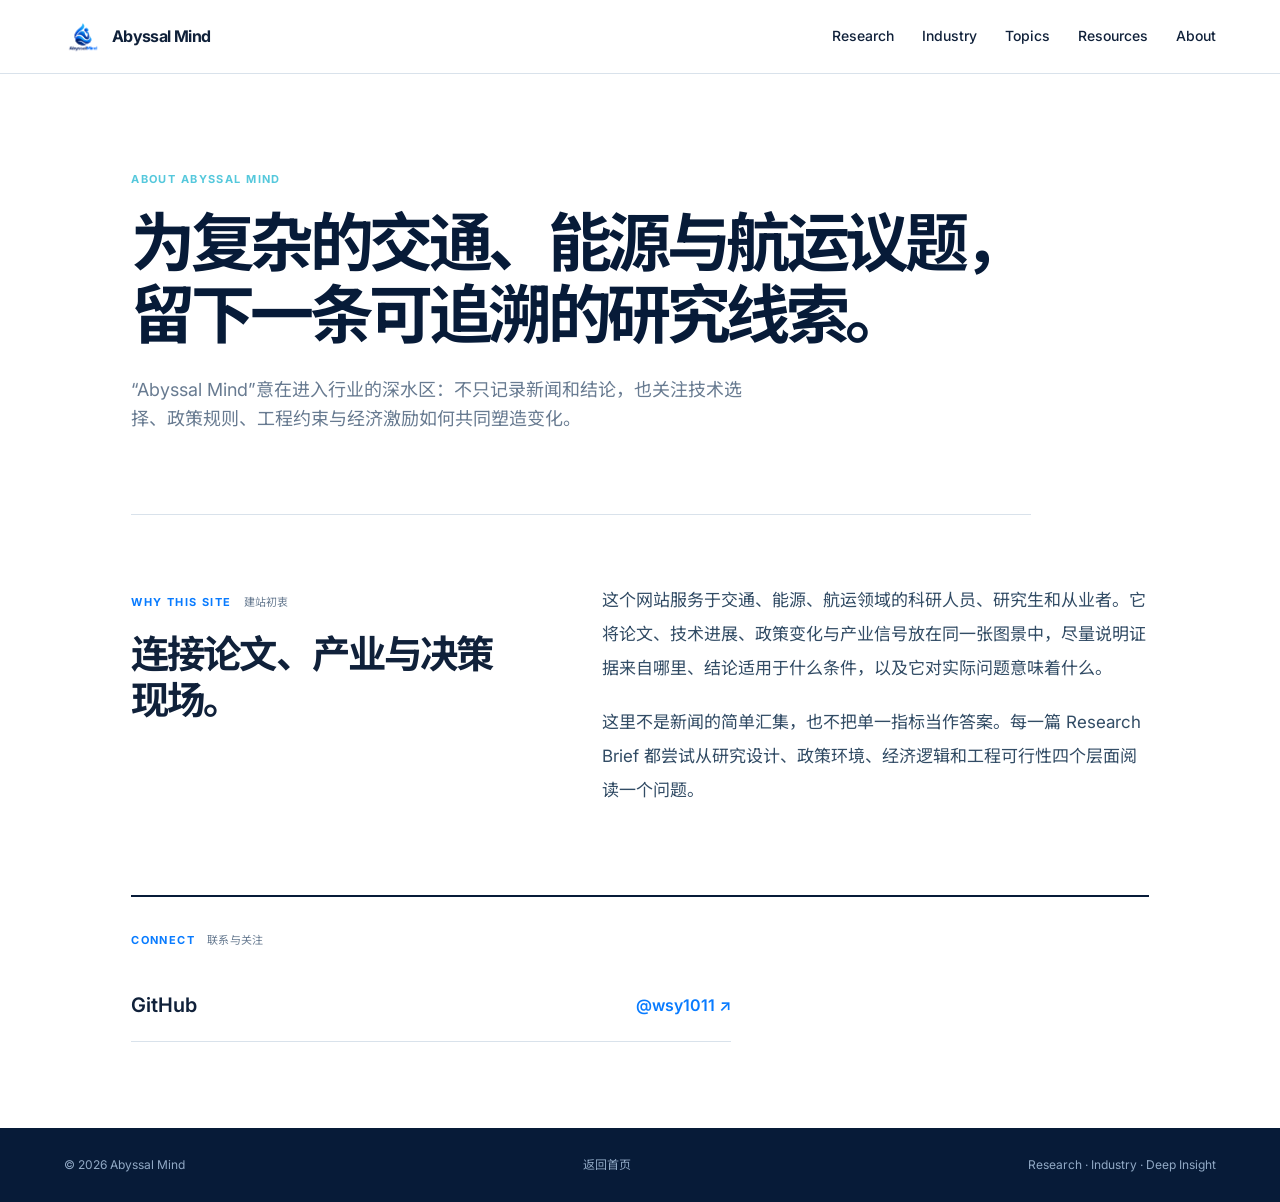
==== about.html @ 6925e5fa "feat: add about page and simplify homepage" ====
<!doctype html>
<html lang="zh-CN">
<head>
  <meta charset="utf-8" />
  <meta name="viewport" content="width=device-width, initial-scale=1" />
  <meta name="description" content="关于 Abyssal Mind：交通、能源与航运领域的研究解读平台。" />
  <title>关于 Abyssal Mind</title>
  <link rel="preconnect" href="https://fonts.googleapis.com" />
  <link rel="preconnect" href="https://fonts.gstatic.com" crossorigin />
  <link href="https://fonts.googleapis.com/css2?family=Inter:wght@400;500;600;700&family=Noto+Sans+SC:wght@400;500;600;700&display=swap" rel="stylesheet" />
  <link rel="stylesheet" href="styles.css" />
  <link rel="stylesheet" href="about.css" />
</head>
<body>
  <header class="site-header">
    <a class="brand" href="./"><img src="assets/brand/abyssal-mind-logo-dark-bg.png" alt="Abyssal Mind" /><span>Abyssal Mind</span></a>
    <nav><a href="index.html#research">Research</a><a href="index.html#industry">Industry</a><a href="index.html#topics">Topics</a><a href="index.html#resources">Resources</a><a href="about.html">About</a></nav>
  </header>
  <main class="about-page">
    <section class="about-intro">
      <p class="eyebrow">ABOUT ABYSSAL MIND</p>
      <h1>为复杂的交通、能源与航运议题，留下一条可追溯的研究线索。</h1>
      <p>“Abyssal Mind”意在进入行业的深水区：不只记录新闻和结论，也关注技术选择、政策规则、工程约束与经济激励如何共同塑造变化。</p>
    </section>
    <section class="about-grid">
      <div><p class="section-kicker">WHY THIS SITE <span>建站初衷</span></p><h2>连接论文、产业与决策现场。</h2></div>
      <div class="about-copy"><p>这个网站服务于交通、能源、航运领域的科研人员、研究生和从业者。它将论文、技术进展、政策变化与产业信号放在同一张图景中，尽量说明证据来自哪里、结论适用于什么条件，以及它对实际问题意味着什么。</p><p>这里不是新闻的简单汇集，也不把单一指标当作答案。每一篇 Research Brief 都尝试从研究设计、政策环境、经济逻辑和工程可行性四个层面阅读一个问题。</p></div>
    </section>
    <section class="about-contact">
      <p class="section-kicker">CONNECT <span>联系与关注</span></p>
      <a class="contact-link" href="https://github.com/wsy1011" target="_blank" rel="noreferrer">GitHub <span>@wsy1011 ↗</span></a>
    </section>
  </main>
  <footer><span>© 2026 Abyssal Mind</span><a href="index.html">返回首页</a><span>Research · Industry · Deep Insight</span></footer>
</body>
</html>
---- styles.css ----
:root{--navy:#071b38;--ink:#10213a;--muted:#687b91;--blue:#087bff;--cyan:#13a9c4;--paper:#fff;--wash:#f3f6fa;--line:#d9e2eb}*{box-sizing:border-box}html{scroll-behavior:smooth}body{margin:0;background:var(--paper);color:var(--ink);font-family:Inter,"Noto Sans SC",Arial,sans-serif;line-height:1.6}a{color:inherit;text-decoration:none}.site-header{height:74px;background:#fff;color:var(--ink);display:flex;align-items:center;padding:0 max(5vw,28px);gap:48px;border-bottom:1px solid var(--line);position:sticky;top:0;z-index:5}.brand{display:flex;align-items:center;gap:10px;font-weight:700;letter-spacing:-.04em}.brand img{width:38px;height:38px;object-fit:contain}.site-header nav{display:flex;gap:28px;margin-left:auto;font-size:14px;font-weight:500}.site-header nav a:hover{color:var(--blue)}.search{background:none;border:0;color:var(--ink);font-size:26px;cursor:pointer}.hero{background:var(--navy);color:#f5f9ff;padding:76px max(7vw,32px) 72px;display:grid;grid-template-columns:minmax(0,1.15fr) minmax(300px,.85fr);gap:70px}.hero-copy{max-width:700px}.eyebrow,.section-kicker,.meta{font-size:11px;letter-spacing:.13em;font-weight:700}.eyebrow{color:#55c8dc}.hero h1{font-size:clamp(42px,5.8vw,74px);letter-spacing:-.07em;line-height:1.05;margin:21px 0}.lede{font-size:18px;color:#b2c4da;max-width:560px}.audience-links{display:flex;gap:10px;margin-top:34px}.audience-links a{border:1px solid #426080;border-radius:3px;padding:10px 16px;color:#e1edfa;font-size:14px}.audience-links a:hover{background:#15365e;border-color:#64bbff}.audience-links span{color:#53c9e0;margin-left:22px}.hero-index{border-left:1px solid #294565;padding:12px 0 0 30px;color:#8da8c6}.hero-index strong{display:block;font-size:56px;line-height:1;color:#55c8dc}.hero-index p{font-size:14px;max-width:280px}.hero-index .index-rule{height:1px;background:#355473;margin:32px 0 18px}.hero-index b{display:block;color:#fff;font-size:13px}.feature-section,.split-grid,.observatories,.resources{max-width:1240px;margin:0 auto;padding:72px max(4vw,24px)}.section-kicker{color:var(--blue);display:flex;align-items:center;gap:12px;margin-bottom:20px}.section-kicker span{color:var(--muted);font-weight:400;letter-spacing:.02em}.section-kicker a{margin-left:auto;font-size:12px;color:var(--muted);letter-spacing:0}.feature-card{border-top:4px solid var(--navy);background:var(--navy);color:#fff;display:grid;grid-template-columns:minmax(0,1fr) minmax(300px,1.15fr);min-height:380px}.feature-card>div:first-child{padding:44px 42px;background:#273342}.feature-card h2{font-size:clamp(28px,3.6vw,50px);letter-spacing:-.06em;line-height:1.14;margin:16px 0}.feature-card p{color:#d0d9e4;max-width:650px}.meta{color:#71869d;margin:0}.feature-art{background:linear-gradient(135deg,#123d68 0%,#071b38 45%,#087b9a 100%);display:flex;align-items:flex-end;padding:28px;color:#65d0e3;position:relative;overflow:hidden;font-size:20px;font-weight:600;letter-spacing:.16em;line-height:1.25}.feature-art:before{content:"FEATURE IMAGE";position:absolute;inset:24px;border:1px solid rgba(152,230,240,.45);display:flex;align-items:center;justify-content:center;color:rgba(200,244,250,.7);font-size:11px;letter-spacing:.2em}.feature-art--paper{display:block;padding:0;background:#f2f5f7}.feature-art--paper:before{display:none}.feature-art--paper img{display:block;width:100%;height:100%;object-fit:cover;object-position:center}.feature-credit{position:absolute;right:14px;bottom:12px;padding:4px 7px;background:rgba(7,27,56,.76);color:#fff;font-size:10px;font-weight:500;letter-spacing:.04em;line-height:1.4}.text-link{display:inline-block;margin-top:16px;color:#6bd2e8;font-weight:600}.split-grid{display:grid;grid-template-columns:1fr 1fr;gap:72px;padding-top:0}.story,.signal{border-top:1px solid var(--line);padding:20px 0;display:grid;gap:18px}.story{grid-template-columns:28px 82px 1fr}.story-number{color:#95a7b9;font-size:13px}.story-image,.signal-image{background:linear-gradient(135deg,#dceaf7,#eef3f8);border:1px solid #cbd9e6;color:#7190ad;display:flex;align-items:center;justify-content:center;font-size:9px;letter-spacing:.12em;min-height:70px}.signal{grid-template-columns:82px 1fr}.signal-image{min-height:92px}.story h3,.signal h3{font-size:20px;line-height:1.38;margin:7px 0}.story p,.signal p{color:var(--muted);font-size:14px;margin:0}.tags{display:flex;gap:7px;margin-top:13px}.tags span{background:#e7f1ff;color:#1766bd;padding:3px 8px;font-size:11px;border-radius:2px}.signal-line{border-top:1px solid var(--line);margin-top:15px;padding-top:11px;display:flex;justify-content:space-between;color:#8395aa;font-size:12px}.signal-line b{color:var(--ink);font-weight:500}.observatories{background:var(--navy);max-width:none;padding-left:max(7vw,28px);padding-right:max(7vw,28px)}.observatories .section-kicker{color:#5bcce1}.observatories .section-kicker span{color:#9db5d0}.topic-grid{display:grid;grid-template-columns:repeat(3,1fr);gap:1px;background:#34506f}.topic-card{background:var(--navy);color:#fff;padding:28px;min-height:225px;display:flex;flex-direction:column;border:1px solid transparent}.topic-card:hover{background:#0c2d55;border-color:#5bcce1}.topic-card span{color:#5bcce1;font-size:12px}.topic-card h3{font-size:24px;margin:27px 0 5px}.topic-card p{color:#a5bad4;margin:0}.topic-card b{margin-top:auto;color:#5dc8e1;font-size:13px}.resources{display:grid;grid-template-columns:1fr 1.2fr;gap:90px}.resources h2{font-size:42px;line-height:1.15;letter-spacing:-.05em}.resource-list{border-top:1px solid var(--line)}.resource-list a{display:grid;grid-template-columns:90px 1fr 20px;gap:15px;padding:18px 0;border-bottom:1px solid var(--line);font-size:15px}.resource-list span{font-size:10px;color:var(--blue);letter-spacing:.12em}.resource-list b{color:var(--blue)}footer{background:var(--navy);color:#91a9c5;padding:27px max(5vw,28px);display:flex;justify-content:space-between;font-size:12px}@media(max-width:760px){.site-header{padding:0 20px}.site-header nav{display:none}.hero{grid-template-columns:1fr;padding:60px 24px 58px;gap:40px}.hero-index{border-left:0;border-top:1px solid #294565;padding:22px 0 0}.feature-section,.split-grid,.observatories,.resources{padding:55px 20px}.feature-card,.split-grid,.resources{grid-template-columns:1fr}.feature-card>div:first-child{padding:28px}.feature-art{min-height:170px}.split-grid{gap:48px}.topic-grid{grid-template-columns:1fr}.resources{gap:30px}.resources h2{font-size:34px}footer{display:block}footer span{display:block;margin:5px 0}}
---- about.css ----
.about-page{max-width:1120px;margin:0 auto;padding:86px max(4vw,24px)}
.about-intro{max-width:900px;border-bottom:1px solid var(--line);padding-bottom:62px}
.about-intro h1{max-width:15em;margin:18px 0 25px;color:var(--navy);font-size:clamp(38px,5vw,68px);letter-spacing:-.07em;line-height:1.13}
.about-intro>p:last-child{max-width:620px;color:var(--muted);font-size:18px}
.about-grid{display:grid;grid-template-columns:.82fr 1.18fr;gap:90px;padding:68px 0}
.about-grid h2{margin:14px 0;font-size:clamp(28px,3vw,42px);letter-spacing:-.05em;line-height:1.2}
.about-copy p{margin:0 0 20px;color:#324c65;font-size:17px;line-height:2}
.about-contact{border-top:2px solid var(--navy);padding-top:24px}
.contact-link{display:flex;justify-content:space-between;align-items:center;max-width:600px;padding:20px 0;border-bottom:1px solid var(--line);font-size:20px;font-weight:600}
.contact-link span{color:var(--blue);font-size:16px}
@media(max-width:760px){.about-page{padding-top:48px}.about-intro{padding-bottom:42px}.about-grid{grid-template-columns:1fr;gap:22px;padding:45px 0}.about-copy p{font-size:16px}}
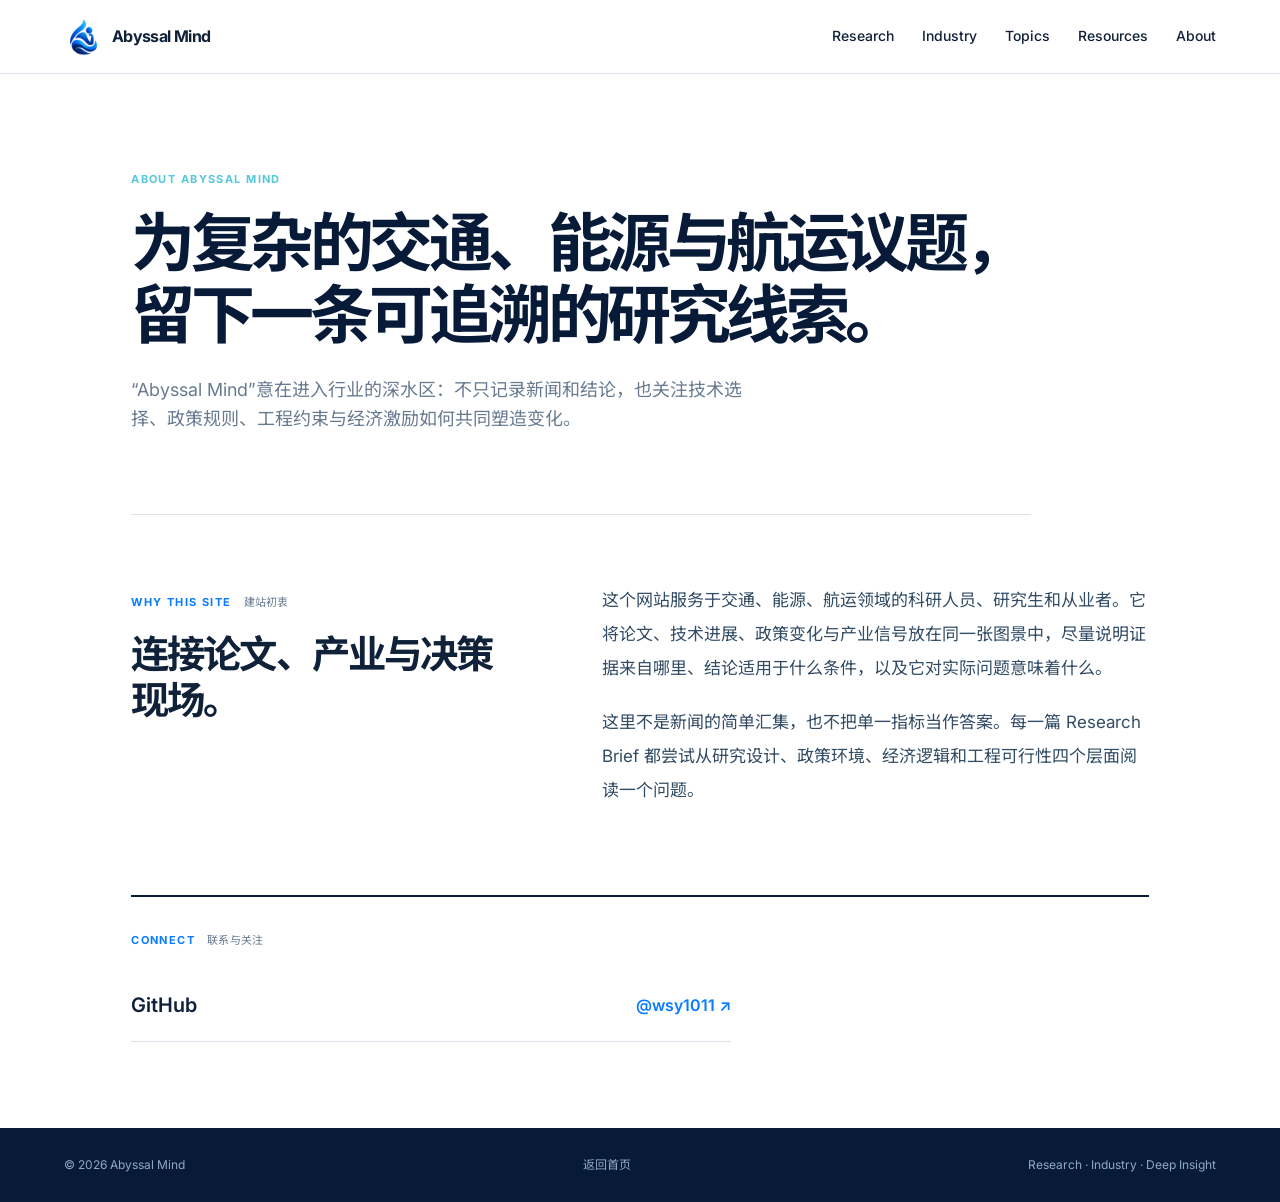
==== commit 570af1f5: "style: use standalone brand mark in navigation" ====
--- a/about.html
+++ b/about.html
@@ -13,7 +13,7 @@
 </head>
 <body>
   <header class="site-header">
-    <a class="brand" href="./"><img src="assets/brand/abyssal-mind-logo-dark-bg.png" alt="Abyssal Mind" /><span>Abyssal Mind</span></a>
+    <a class="brand" href="./"><img src="assets/brand/abyssal-mind-mark.png" alt="Abyssal Mind" /><span>Abyssal Mind</span></a>
     <nav><a href="index.html#research">Research</a><a href="index.html#industry">Industry</a><a href="index.html#topics">Topics</a><a href="index.html#resources">Resources</a><a href="about.html">About</a></nav>
   </header>
   <main class="about-page">
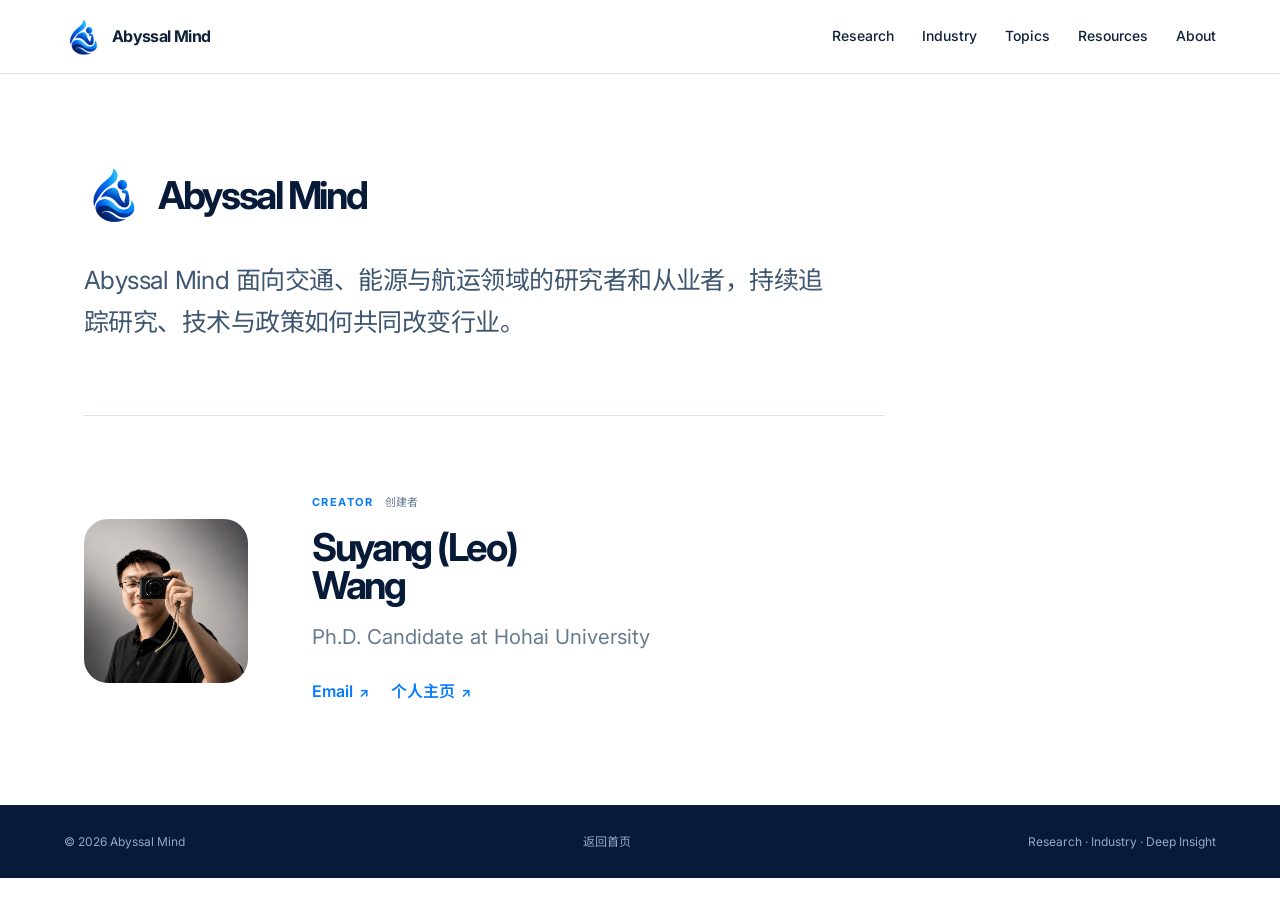
==== commit 55cf47f0: "feat: add Clydebank Declaration policy brief" ====
--- a/about.html
+++ b/about.html
@@ -17,18 +17,26 @@
     <nav><a href="index.html#research">Research</a><a href="index.html#industry">Industry</a><a href="index.html#topics">Topics</a><a href="index.html#resources">Resources</a><a href="about.html">About</a></nav>
   </header>
   <main class="about-page">
-    <section class="about-intro">
-      <p class="eyebrow">ABOUT ABYSSAL MIND</p>
-      <h1>为复杂的交通、能源与航运议题，留下一条可追溯的研究线索。</h1>
-      <p>“Abyssal Mind”意在进入行业的深水区：不只记录新闻和结论，也关注技术选择、政策规则、工程约束与经济激励如何共同塑造变化。</p>
+    <section class="about-brand" aria-labelledby="about-title">
+      <div class="about-brand__lockup">
+        <img src="assets/brand/abyssal-mind-mark.png" alt="" />
+        <h1 id="about-title">Abyssal Mind</h1>
+      </div>
+      <p>Abyssal Mind 面向交通、能源与航运领域的研究者和从业者，持续追踪研究、技术与政策如何共同改变行业。</p>
     </section>
-    <section class="about-grid">
-      <div><p class="section-kicker">WHY THIS SITE <span>建站初衷</span></p><h2>连接论文、产业与决策现场。</h2></div>
-      <div class="about-copy"><p>这个网站服务于交通、能源、航运领域的科研人员、研究生和从业者。它将论文、技术进展、政策变化与产业信号放在同一张图景中，尽量说明证据来自哪里、结论适用于什么条件，以及它对实际问题意味着什么。</p><p>这里不是新闻的简单汇集，也不把单一指标当作答案。每一篇 Research Brief 都尝试从研究设计、政策环境、经济逻辑和工程可行性四个层面阅读一个问题。</p></div>
-    </section>
-    <section class="about-contact">
-      <p class="section-kicker">CONNECT <span>联系与关注</span></p>
-      <a class="contact-link" href="https://github.com/wsy1011" target="_blank" rel="noreferrer">GitHub <span>@wsy1011 ↗</span></a>
+    <section class="about-founder" aria-labelledby="founder-name">
+      <div class="about-founder__copy">
+        <p class="section-kicker">CREATOR <span>创建者</span></p>
+        <h2 id="founder-name">Suyang (Leo)<br />Wang</h2>
+        <p class="about-founder__role">Ph.D. Candidate at Hohai University</p>
+        <ul class="about-founder__links" aria-label="联系与个人主页">
+          <li><a href="mailto:wangsuyang@hhu.edu.cn">Email <b>↗</b></a></li>
+          <li><a href="https://wsy1011.github.io/" target="_blank" rel="noreferrer">个人主页 <b>↗</b></a></li>
+        </ul>
+      </div>
+      <figure class="about-founder__portrait">
+        <img src="assets/people/suyang-wang.png" alt="Suyang (Leo) Wang 手持相机的肖像" />
+      </figure>
     </section>
   </main>
   <footer><span>© 2026 Abyssal Mind</span><a href="index.html">返回首页</a><span>Research · Industry · Deep Insight</span></footer>
--- a/about.css
+++ b/about.css
@@ -1,11 +1,15 @@
-.about-page{max-width:1120px;margin:0 auto;padding:86px max(4vw,24px)}
-.about-intro{max-width:900px;border-bottom:1px solid var(--line);padding-bottom:62px}
-.about-intro h1{max-width:15em;margin:18px 0 25px;color:var(--navy);font-size:clamp(38px,5vw,68px);letter-spacing:-.07em;line-height:1.13}
-.about-intro>p:last-child{max-width:620px;color:var(--muted);font-size:18px}
-.about-grid{display:grid;grid-template-columns:.82fr 1.18fr;gap:90px;padding:68px 0}
-.about-grid h2{margin:14px 0;font-size:clamp(28px,3vw,42px);letter-spacing:-.05em;line-height:1.2}
-.about-copy p{margin:0 0 20px;color:#324c65;font-size:17px;line-height:2}
-.about-contact{border-top:2px solid var(--navy);padding-top:24px}
-.contact-link{display:flex;justify-content:space-between;align-items:center;max-width:600px;padding:20px 0;border-bottom:1px solid var(--line);font-size:20px;font-weight:600}
-.contact-link span{color:var(--blue);font-size:16px}
-@media(max-width:760px){.about-page{padding-top:48px}.about-intro{padding-bottom:42px}.about-grid{grid-template-columns:1fr;gap:22px;padding:45px 0}.about-copy p{font-size:16px}}
+.about-page{max-width:1240px;margin:0 auto;padding:92px max(5vw,28px) 96px}
+.about-brand{max-width:800px;padding-bottom:72px;border-bottom:1px solid var(--line)}
+.about-brand__lockup{display:flex;align-items:center;gap:16px}
+.about-brand__lockup img{width:58px;height:58px;object-fit:contain}
+.about-brand h1{margin:0;color:var(--navy);font-size:clamp(30px,3vw,42px);letter-spacing:-.06em;line-height:1}
+.about-brand>p{max-width:740px;margin:35px 0 0;color:#405771;font-size:clamp(19px,2vw,25px);line-height:1.68;letter-spacing:-.022em;text-wrap:pretty}
+.about-founder{display:flex;align-items:center;gap:clamp(28px,5vw,64px);max-width:900px;padding-top:78px}
+.about-founder__copy{flex:1;padding-bottom:4px}.about-founder .section-kicker{margin:0 0 16px}
+.about-founder h2{margin:0;color:var(--navy);font-size:clamp(30px,3vw,42px);letter-spacing:-.06em;line-height:1;text-wrap:pretty}
+.about-founder__role{margin:18px 0 0;color:var(--muted);font-size:clamp(17px,1.6vw,21px);line-height:1.45}
+.about-founder__links{display:flex;flex-wrap:wrap;gap:9px 22px;margin:27px 0 0;padding:0;list-style:none}
+.about-founder__links a{color:var(--blue);font-size:16px;font-weight:600}.about-founder__links a:hover,.about-founder__links a:focus-visible{text-decoration:underline;text-underline-offset:5px}.about-founder__links b{padding-left:2px;font-size:13px}
+.about-founder__portrait{order:-1;flex:0 0 clamp(116px,14vw,164px);aspect-ratio:1/1;margin:0;overflow:hidden;border-radius:24px;background:var(--wash)}
+.about-founder__portrait img{display:block;width:100%;height:100%;object-fit:cover;object-position:center}
+@media(max-width:760px){.about-page{padding-top:54px;padding-bottom:62px}.about-brand{padding-bottom:53px}.about-brand__lockup img{width:49px;height:49px}.about-brand>p{margin-top:28px;font-size:19px}.about-founder{align-items:flex-start;gap:20px;padding-top:55px}.about-founder__portrait{flex-basis:92px;border-radius:18px}.about-founder__role{margin-top:15px;font-size:16px}.about-founder__links{gap:10px 17px;margin-top:22px}.about-founder__links a{font-size:14px}}
